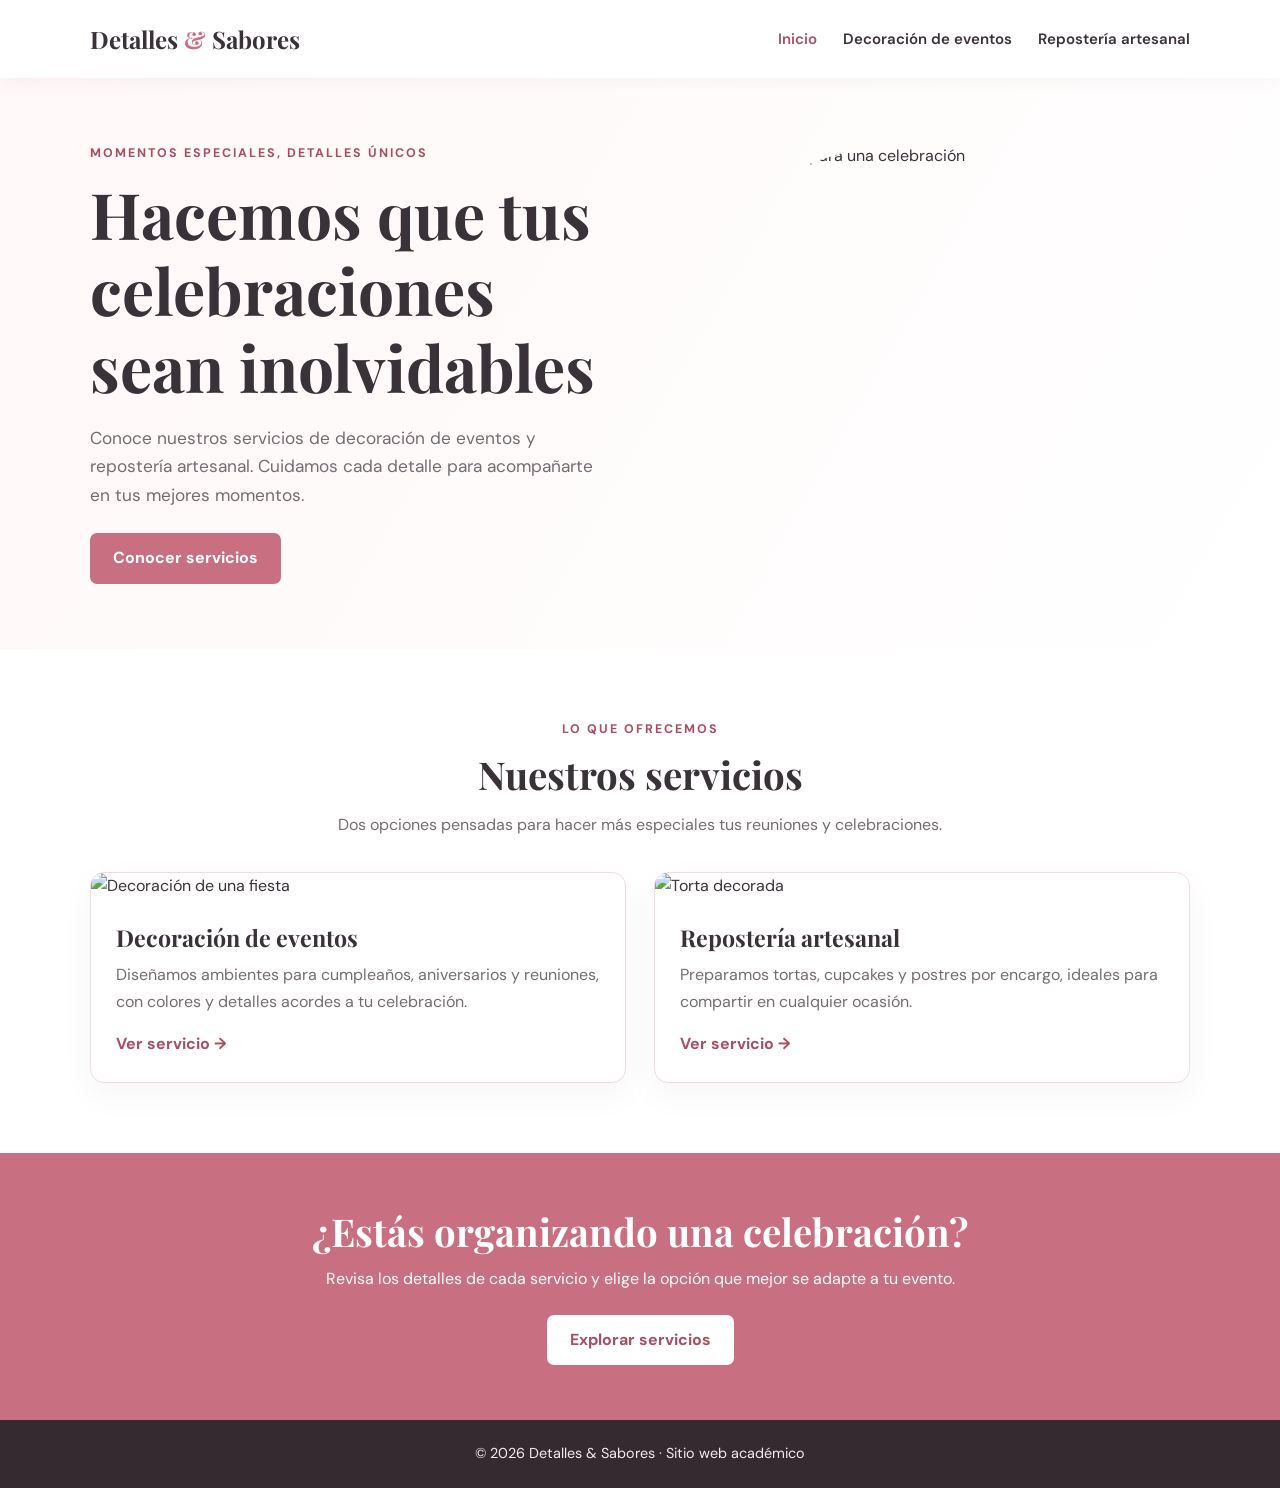
==== index.html @ 6f9d7bc4 "Crear Base del Proyecto" ====
<!DOCTYPE html>
<html lang="es">
<head>
    <meta charset="UTF-8">
    <meta name="viewport" content="width=device-width, initial-scale=1.0">
    <title>Detalles & Sabores | Inicio</title>
    <link rel="stylesheet" href="style.css">
    <script src="script.js" defer></script>
</head>
<body>

    <header class="encabezado">
        <a class="logo" href="index.html">Detalles <span>&</span> Sabores</a>

        <button class="menu-toggle" id="menuToggle"
                aria-label="Abrir menú" aria-expanded="false">☰</button>

        <nav class="menu" id="menu">
            <a class="activo" href="index.html">Inicio</a>
            <a href="servicio1.html">Decoración de eventos</a>
            <a href="servicio2.html">Repostería artesanal</a>
        </nav>
    </header>

    <main>
        <section class="hero">
            <div class="hero-texto">
                <p class="etiqueta">Momentos especiales, detalles únicos</p>
                <h1>Hacemos que tus celebraciones sean inolvidables</h1>

                <p>
                    Conoce nuestros servicios de decoración de eventos
                    y repostería artesanal. Cuidamos cada detalle para
                    acompañarte en tus mejores momentos.
                </p>

                <a class="boton" href="#servicios">Conocer servicios</a>
            </div>

            <img
                src="https://images.unsplash.com/photo-1511795409834-ef04bbd61622?auto=format&fit=crop&w=1200&q=85"
                alt="Mesa preparada para una celebración">
        </section>

        <section class="seccion" id="servicios">
            <div class="titulo-seccion">
                <p class="etiqueta">Lo que ofrecemos</p>
                <h2>Nuestros servicios</h2>
                <p>
                    Dos opciones pensadas para hacer más especiales
                    tus reuniones y celebraciones.
                </p>
            </div>

            <div class="tarjetas">
                <article class="tarjeta">
                    <img
                        src="https://images.unsplash.com/photo-1530103862676-de8c9deoba0a?auto=format&fit=crop&w=900&q=85"
                        alt="Decoración de una fiesta">

                    <div class="tarjeta-contenido">
                        <h3>Decoración de eventos</h3>

                        <p>
                            Diseñamos ambientes para cumpleaños,
                            aniversarios y reuniones, con colores
                            y detalles acordes a tu celebración.
                        </p>

                        <a class="enlace" href="servicio1.html">
                            Ver servicio →
                        </a>
                    </div>
                </article>

                <article class="tarjeta">
                    <img
                        src="https://images.unsplash.com/photo-1578985545062-69928b1d9587?auto=format&fit=crop&w=900&q=85"
                        alt="Torta decorada">

                    <div class="tarjeta-contenido">
                        <h3>Repostería artesanal</h3>

                        <p>
                            Preparamos tortas, cupcakes y postres
                            por encargo, ideales para compartir
                            en cualquier ocasión.
                        </p>

                        <a class="enlace" href="servicio2.html">
                            Ver servicio →
                        </a>
                    </div>
                </article>
            </div>
        </section>

        <section class="llamada">
            <h2>¿Estás organizando una celebración?</h2>

            <p>
                Revisa los detalles de cada servicio y elige
                la opción que mejor se adapte a tu evento.
            </p>

            <a class="boton boton-claro" href="servicio1.html">
                Explorar servicios
            </a>
        </section>
    </main>

    <footer class="pie">
        <p>© <span id="anio"></span> Detalles & Sabores · Sitio web académico</p>
    </footer>

</body>
</html>
---- style.css ----
@import url('https://fonts.googleapis.com/css2?family=DM+Sans:wght@400;500;600;700&family=Playfair+Display:wght@600;700&display=swap');

:root {
    --rosa: #c96f82;
    --rosa-oscuro: #a84e63;
    --rosa-claro: #fff0f2;
    --texto: #393239;
    --gris: #746c72;
    --borde: #f0dce1;
}

* {
    box-sizing: border-box;
}

html {
    scroll-behavior: smooth;
}

body {
    margin: 0;
    font-family: 'DM Sans', sans-serif;
    color: var(--texto);
    line-height: 1.65;
}

h1, h2, h3, .logo {
    font-family: 'Playfair Display', serif;
    line-height: 1.2;
}

h1 {
    font-size: clamp(2.3rem, 5vw, 4rem);
    margin: 12px 0 18px;
}

h2 {
    font-size: clamp(1.8rem, 3vw, 2.5rem);
    margin: 0 0 14px;
}

h3 {
    font-size: 1.45rem;
    margin: 0 0 10px;
}

p {
    margin: 0 0 16px;
}

/* Encabezado y menú */

.encabezado {
    min-height: 78px;
    padding: 18px 7%;
    display: flex;
    align-items: center;
    justify-content: space-between;
    gap: 24px;
    background: white;
    position: sticky;
    top: 0;
    z-index: 10;
    box-shadow: 0 2px 18px #4a24320c;
}

.logo {
    font-size: 1.5rem;
    text-decoration: none;
    color: var(--texto);
    font-weight: 700;
    white-space: nowrap;
}

.logo span {
    color: var(--rosa);
}

.menu {
    display: flex;
    gap: 26px;
    align-items: center;
}

.menu a {
    color: var(--texto);
    text-decoration: none;
    font-size: .94rem;
    font-weight: 600;
}

.menu a:hover,
.menu a.activo {
    color: var(--rosa-oscuro);
}

.menu-toggle {
    display: none;
    border: 0;
    background: var(--rosa-claro);
    font-size: 1.4rem;
    padding: 7px 12px;
    border-radius: 8px;
    cursor: pointer;
}

/* Página principal */

.hero {
    display: grid;
    grid-template-columns: 1fr 1fr;
    align-items: center;
    gap: 5%;
    padding: 65px 7%;
    background: linear-gradient(120deg, #fff8f8, white);
}

.hero-texto {
    max-width: 590px;
}

.hero > img {
    width: 100%;
    height: 440px;
    object-fit: cover;
    border-radius: 48% 48% 12px 12px;
}

.hero-texto > p:not(.etiqueta) {
    color: var(--gris);
    font-size: 1.08rem;
}

.etiqueta {
    text-transform: uppercase;
    letter-spacing: 2px;
    color: var(--rosa-oscuro);
    font-size: .78rem;
    font-weight: 700;
    margin-bottom: 12px;
}

/* Botones */

.boton {
    display: inline-block;
    text-decoration: none;
    background: var(--rosa);
    color: white;
    padding: 12px 23px;
    border-radius: 7px;
    font-weight: 700;
    margin-top: 8px;
    transition: .2s;
}

.boton:hover {
    background: var(--rosa-oscuro);
    transform: translateY(-2px);
}

/* Secciones y tarjetas */

.seccion {
    padding: 70px 7%;
}

.titulo-seccion {
    text-align: center;
    max-width: 680px;
    margin: 0 auto 34px;
}

.titulo-seccion > p:last-child {
    color: var(--gris);
}

.tarjetas {
    display: grid;
    grid-template-columns: repeat(2, minmax(0, 1fr));
    gap: 28px;
    max-width: 1100px;
    margin: auto;
}

.tarjeta {
    border: 1px solid var(--borde);
    border-radius: 14px;
    overflow: hidden;
    background: white;
    box-shadow: 0 12px 35px #48222d0b;
    transition: .2s;
}

.tarjeta:hover {
    transform: translateY(-5px);
}

.tarjeta > img {
    width: 100%;
    height: 250px;
    object-fit: cover;
}

.tarjeta-contenido {
    padding: 25px;
}

.tarjeta-contenido p {
    color: var(--gris);
}

.enlace {
    color: var(--rosa-oscuro);
    text-decoration: none;
    font-weight: 700;
}

/* Franja inferior */

.llamada {
    padding: 55px 7%;
    text-align: center;
    background: var(--rosa);
    color: white;
}

.llamada h2 {
    margin-bottom: 12px;
}

.llamada p {
    max-width: 650px;
    margin: 0 auto 14px;
}

.boton-claro {
    background: white;
    color: var(--rosa-oscuro);
}

.boton-claro:hover {
    background: var(--rosa-claro);
}

/* Pie de página */

.pie {
    text-align: center;
    padding: 22px;
    background: #342a30;
    color: #f8e9ed;
    font-size: .9rem;
}

.pie p {
    margin: 0;
}

/* Encabezado de las páginas de servicio */

.pagina-hero {
    min-height: 340px;
    position: relative;
    display: flex;
    align-items: center;
    overflow: hidden;
    background: #4b333b;
}

.pagina-hero > img {
    position: absolute;
    inset: 0;
    width: 100%;
    height: 100%;
    object-fit: cover;
    opacity: .48;
}

.pagina-hero-texto {
    position: relative;
    color: white;
    padding: 70px 9%;
    max-width: 850px;
}

.pagina-hero-texto .etiqueta {
    color: #ffe0e6;
}

.pagina-hero-texto p:last-child {
    font-size: 1.1rem;
    max-width: 620px;
}

/* Contenido de servicios */

.contenido-dos-columnas {
    display: grid;
    grid-template-columns: 1fr 1fr;
    gap: 7%;
    align-items: center;
    padding: 70px 9%;
    max-width: 1250px;
    margin: auto;
}

.contenido-dos-columnas p {
    color: var(--gris);
}

.imagen-redonda {
    width: 100%;
    height: 360px;
    object-fit: cover;
    border-radius: 12px 80px 12px 12px;
}

.lista {
    padding-left: 22px;
}

.lista li {
    margin: 9px 0;
}

/* Tablas */

.fondo-suave {
    background: #fff7f8;
}

.tabla-contenedor {
    max-width: 1000px;
    margin: auto;
    overflow-x: auto;
    border-radius: 10px;
    box-shadow: 0 8px 24px #4a24320d;
}

table {
    width: 100%;
    border-collapse: collapse;
    background: white;
    text-align: left;
    min-width: 570px;
}

th, td {
    padding: 16px 20px;
    border-bottom: 1px solid var(--borde);
}

th {
    background: #f7e2e7;
    color: #713e4b;
}

tbody tr:last-child td {
    border-bottom: 0;
}

tbody tr:hover {
    background: #fffafb;
}

/* Galería de imágenes */

.galeria {
    display: grid;
    grid-template-columns: repeat(3, 1fr);
    gap: 18px;
    max-width: 1100px;
    margin: auto;
}

.galeria img {
    width: 100%;
    height: 240px;
    object-fit: cover;
    border-radius: 10px;
}

/* Diseño adaptable a celulares */

@media (max-width: 760px) {
    .encabezado {
        padding: 15px 5%;
        flex-wrap: wrap;
    }

    .menu-toggle {
        display: block;
    }

    .menu {
        display: none;
        flex-basis: 100%;
        flex-direction: column;
        align-items: flex-start;
        gap: 15px;
        padding: 10px 0;
    }

    .menu.abierto {
        display: flex;
    }

    .hero {
        grid-template-columns: 1fr;
        padding: 45px 6%;
        gap: 30px;
    }

    .hero > img {
        height: 300px;
        grid-row: 1;
    }

    .seccion {
        padding: 50px 6%;
    }

    .tarjetas,
    .contenido-dos-columnas {
        grid-template-columns: 1fr;
    }

    .contenido-dos-columnas {
        padding: 50px 6%;
        gap: 25px;
    }

    .imagen-redonda {
        height: 280px;
    }

    .galeria {
        grid-template-columns: 1fr 1fr;
    }

    .galeria img {
        height: 180px;
    }

    .pagina-hero-texto {
        padding: 55px 6%;
    }

    .tarjeta > img {
        height: 220px;
    }
}

@media (max-width: 440px) {
    .galeria {
        grid-template-columns: 1fr;
    }

    .galeria img {
        height: 220px;
    }

    .logo {
        font-size: 1.25rem;
    }
}
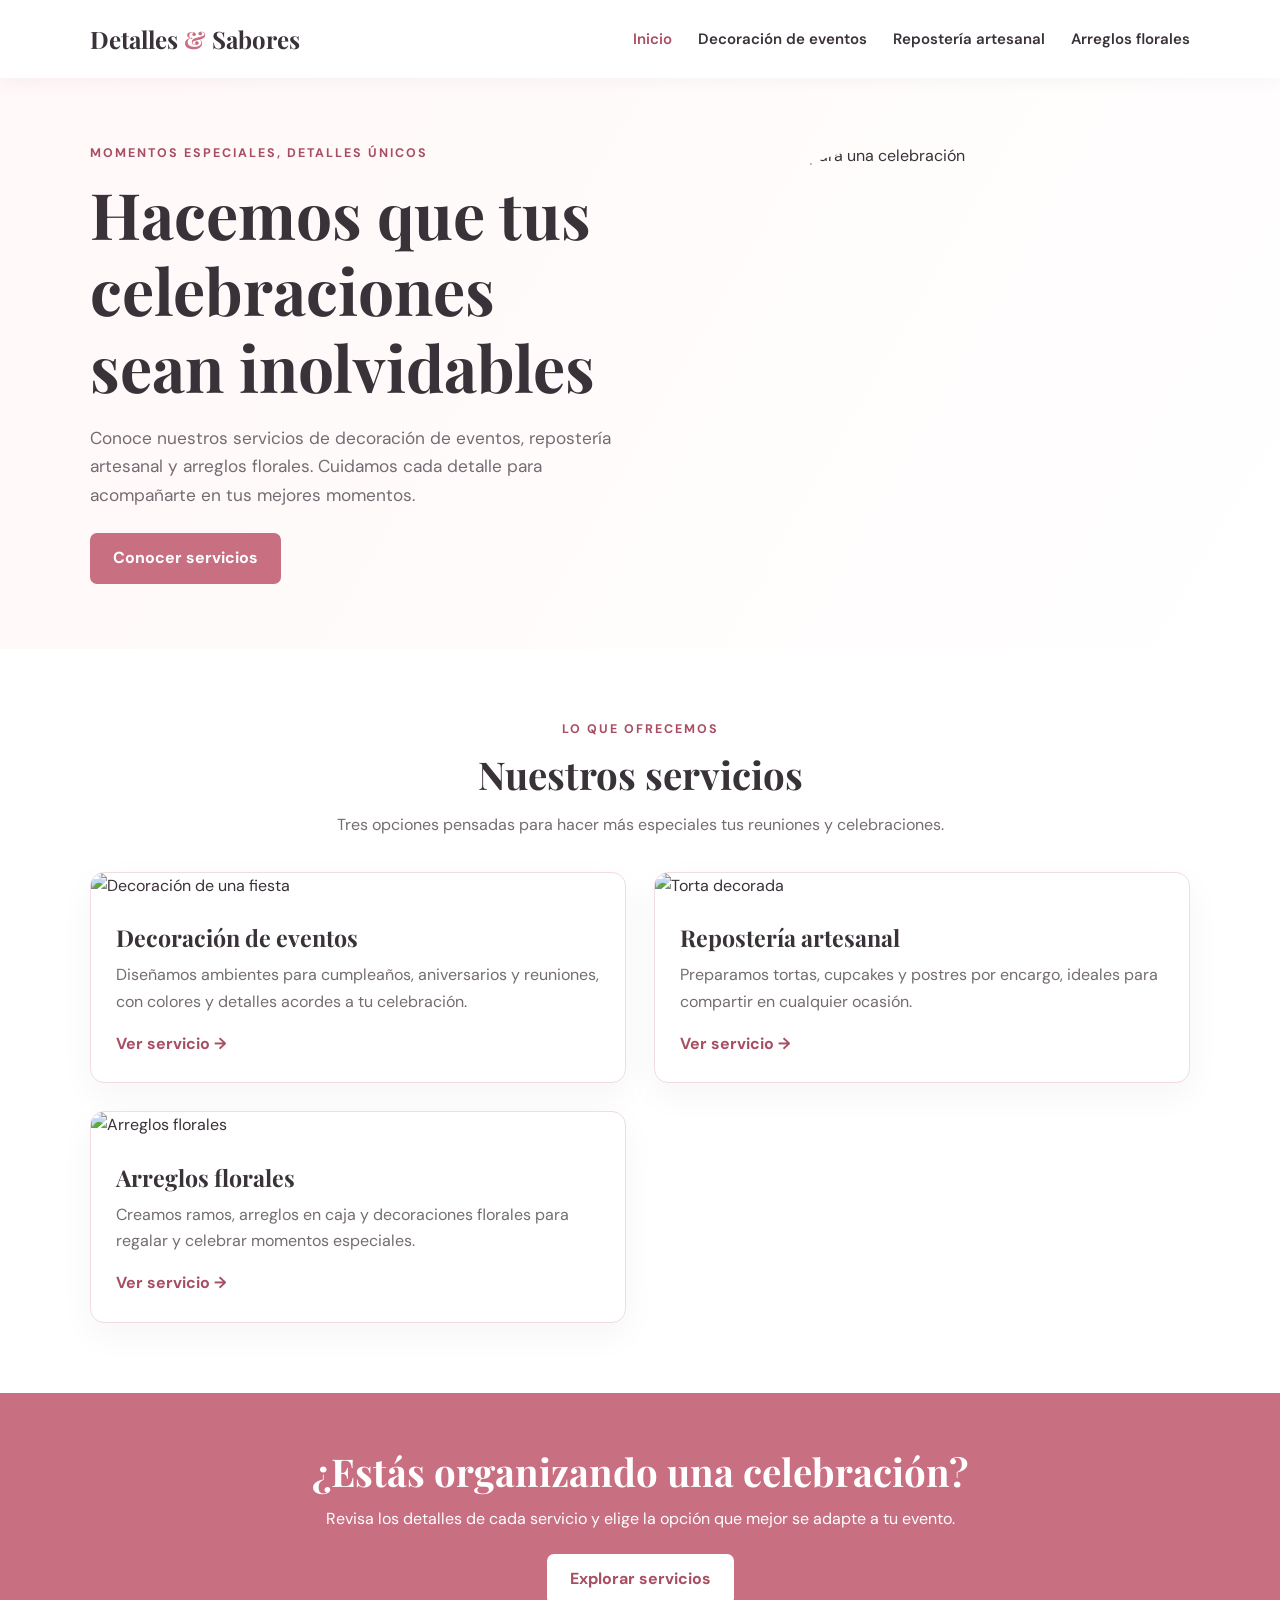
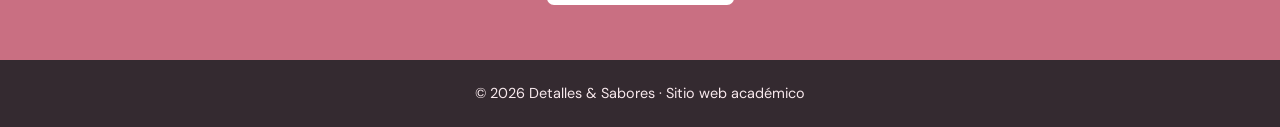
==== commit 016dfa10: "Agregar servicio 3: Arreglos florales" ====
--- a/index.html
+++ b/index.html
@@ -20,6 +20,7 @@
             <a class="activo" href="index.html">Inicio</a>
             <a href="servicio1.html">Decoración de eventos</a>
             <a href="servicio2.html">Repostería artesanal</a>
+            <a href="servicio3.html">Arreglos florales</a>
         </nav>
     </header>
 
@@ -30,9 +31,9 @@
                 <h1>Hacemos que tus celebraciones sean inolvidables</h1>
 
                 <p>
-                    Conoce nuestros servicios de decoración de eventos
-                    y repostería artesanal. Cuidamos cada detalle para
-                    acompañarte en tus mejores momentos.
+                    Conoce nuestros servicios de decoración de eventos,
+                    repostería artesanal y arreglos florales. Cuidamos
+                    cada detalle para acompañarte en tus mejores momentos.
                 </p>
 
                 <a class="boton" href="#servicios">Conocer servicios</a>
@@ -48,12 +49,14 @@
                 <p class="etiqueta">Lo que ofrecemos</p>
                 <h2>Nuestros servicios</h2>
                 <p>
-                    Dos opciones pensadas para hacer más especiales
+                    Tres opciones pensadas para hacer más especiales
                     tus reuniones y celebraciones.
                 </p>
             </div>
 
             <div class="tarjetas">
+
+                <!-- SERVICIO 1 -->
                 <article class="tarjeta">
                     <img
                         src="https://images.unsplash.com/photo-1530103862676-de8c9deoba0a?auto=format&fit=crop&w=900&q=85"
@@ -74,6 +77,7 @@
                     </div>
                 </article>
 
+                <!-- SERVICIO 2 -->
                 <article class="tarjeta">
                     <img
                         src="https://images.unsplash.com/photo-1578985545062-69928b1d9587?auto=format&fit=crop&w=900&q=85"
@@ -93,6 +97,28 @@
                         </a>
                     </div>
                 </article>
+
+                <!-- SERVICIO 3: ARREGLOS FLORALES -->
+                <article class="tarjeta">
+                    <img
+                        src="https://images.unsplash.com/photo-1490750967868-88aa4486c946?auto=format&fit=crop&w=900&q=85"
+                        alt="Arreglos florales">
+
+                    <div class="tarjeta-contenido">
+                        <h3>Arreglos florales</h3>
+
+                        <p>
+                            Creamos ramos, arreglos en caja y
+                            decoraciones florales para regalar
+                            y celebrar momentos especiales.
+                        </p>
+
+                        <a class="enlace" href="servicio3.html">
+                            Ver servicio →
+                        </a>
+                    </div>
+                </article>
+
             </div>
         </section>
 
@@ -104,7 +130,7 @@
                 la opción que mejor se adapte a tu evento.
             </p>
 
-            <a class="boton boton-claro" href="servicio1.html">
+            <a class="boton boton-claro" href="servicio3.html">
                 Explorar servicios
             </a>
         </section>
